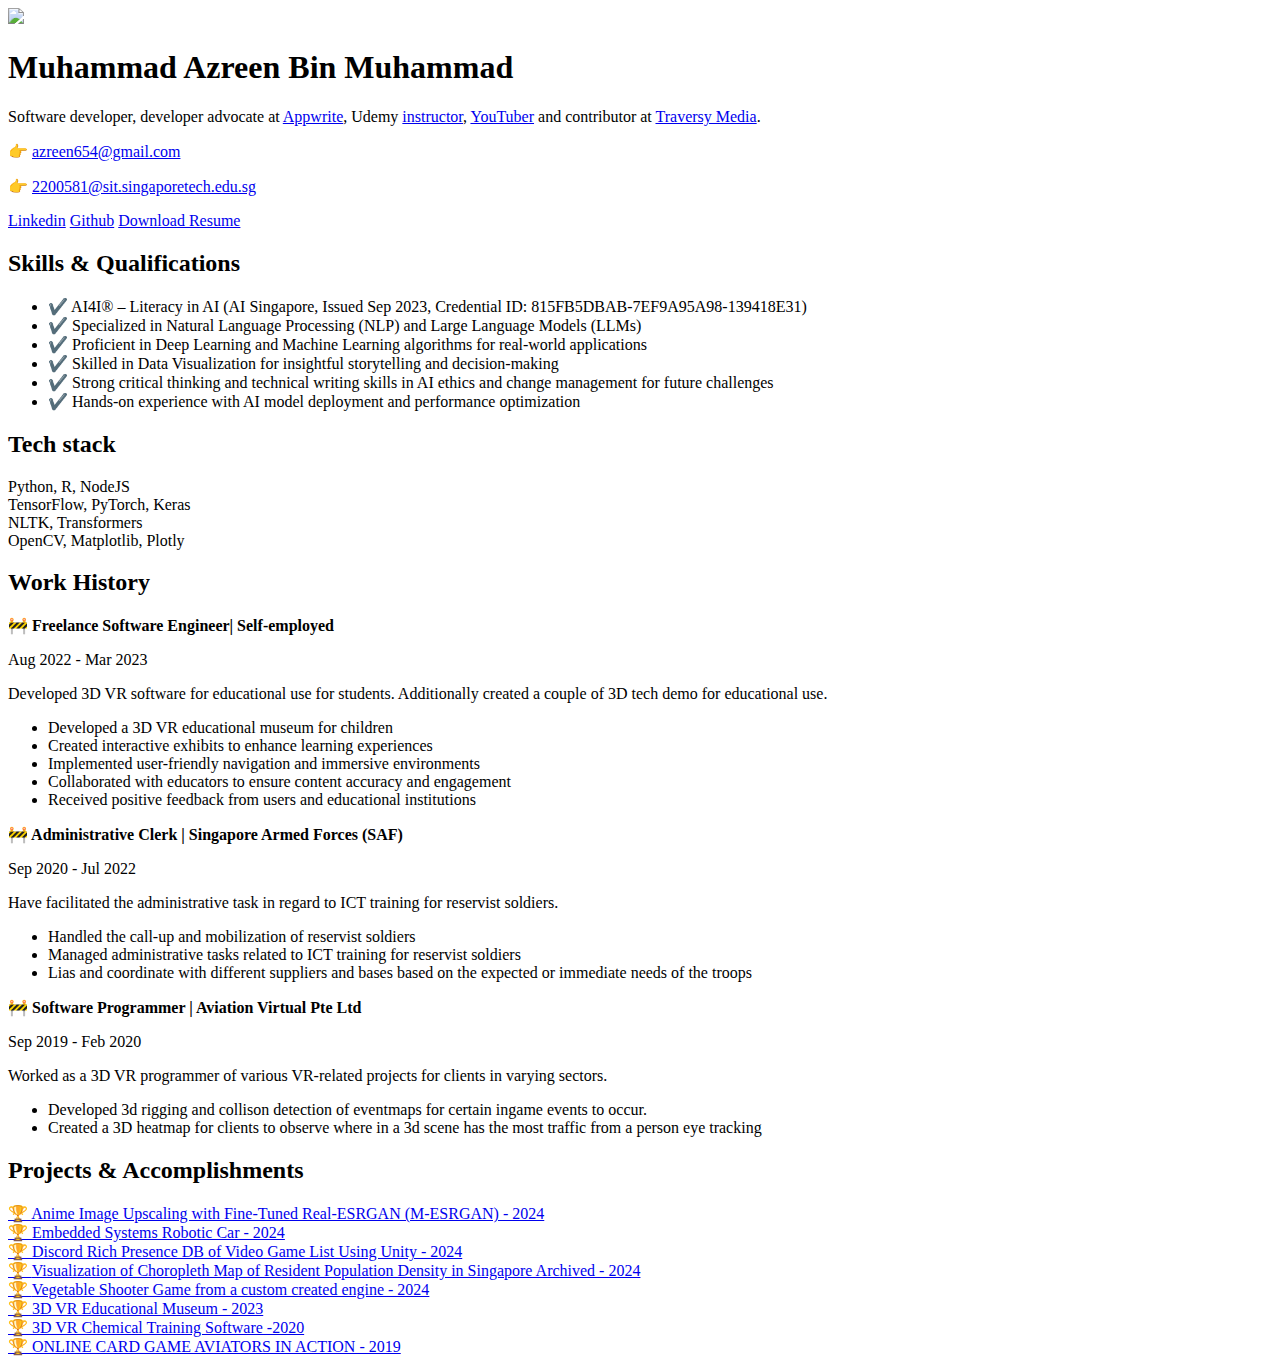
==== index.html @ 6b4eaed1 "Add files via upload" ====
<!DOCTYPE html>
<html>
    <head>
        <meta charset="utf-8">
        <meta http-equiv="X-UA-Compatible" content="IE=edge">
        <title>Muhammad Azreen Bin Muhammad</title>
        <meta name="description" content="">
        <meta name="viewport" content="width=device-width, initial-scale=1">
        <link rel="stylesheet" href="./styles/main.css">
        <link rel="stylesheet" href="./styles/theme-switcher.css">
    </head>
    <body>
        <div id="container--main">

            <section id="wrapper--hero" class="section--page">
                <img id="profile-pic" src="./assets/images/profile_pic_azreen_old.png">

                <div>
                    <h1 id="user-name">Muhammad Azreen Bin Muhammad</h1>
                    <p id="bio">Software developer, developer advocate at <a href="https://www.appwrite.io/" target="_blank">Appwrite</a>, Udemy <a href="https://www.udemy.com/user/dennis-ivanov-5/" target="_blank">instructor</a>, <a href="https://www.youtube.com/c/dennisivy" target="_blank">YouTuber</a> and contributor at <a href="https://youtu.be/PtQiiknWUcI?t=6" target="_blank">Traversy Media</a>.</p>
                    <p id="email">👉 <a href="mailto:azreen654@gmail.com">azreen654@gmail.com</a>
                    <p id="email">👉 <a href="mailto:2200581@sit.singaporetech.edu.sg">2200581@sit.singaporetech.edu.sg</a></p>
                </div>  
            </section>

            <section class="section--page">
        
                <div id="socials--list">
                    <a href="https://www.linkedin.com/in/muhammad-azreen/" target="_blank">Linkedin</a>
                    <a href="https://github.com/The1Azreen" target="_blank">Github</a>
                    <a href="./assets/Resume-Muhammad-Azreen-Bin-Muhammad.pdf" target="_blank">Download Resume</a>
                </div>
            </section>

            <section class="section--page">
                <h2>Skills & Qualifications</h2>
                <ul id="qualifications--list">
                    <li>✔️ AI4I® – Literacy in AI (AI Singapore, Issued Sep 2023, Credential ID: 815FB5DBAB-7EF9A95A98-139418E31)</li>
                    <li>✔️ Specialized in Natural Language Processing (NLP) and Large Language Models (LLMs)</li>
                    <li>✔️ Proficient in Deep Learning and Machine Learning algorithms for real-world applications</li>
                    <li>✔️ Skilled in Data Visualization for insightful storytelling and decision-making</li>
                    <li>✔️ Strong critical thinking and technical writing skills in AI ethics and change management for future challenges</li>
                    <li>✔️ Hands-on experience with AI model deployment and performance optimization</li>
                </ul>
            </section>

            <section class="section--page">
                <h2>Tech stack</h2>

                <div id="wrapper--techstack__items">
                    <div class="card--techstack"><span>Python, R, NodeJS</span></div>
                    <div class="card--techstack"><span>TensorFlow, PyTorch, Keras</span></div>
                    <div class="card--techstack"><span>NLTK, Transformers</span></div>
                    <div class="card--techstack"><span>OpenCV, Matplotlib, Plotly</span></div>
                </div>
            </section>

            <section id="work-history-wrapper" class="section--page">
                <h2>Work History</h2>

                <div class="line-break"></div>

                <div class="card--work-history">
                    <strong>🚧 Freelance Software Engineer| Self-employed</strong>
                    <p>Aug 2022 - Mar 2023</p>
                    <p>Developed 3D VR software for educational use for students. Additionally created a couple of 3D tech demo for educational use.</p>
                    <ul>
                        <li>Developed a 3D VR educational museum for children</li>
                        <li>Created interactive exhibits to enhance learning experiences</li>
                        <li>Implemented user-friendly navigation and immersive environments</li>
                        <li>Collaborated with educators to ensure content accuracy and engagement</li>
                        <li>Received positive feedback from users and educational institutions</li>
                    </ul>
                </div>

                <div class="line-break"></div>

                <div class="card--work-history">
                    <strong>🚧 Administrative Clerk | Singapore Armed Forces (SAF) </strong>
                    <p>Sep 2020 - Jul 2022</p>
                    <p>Have facilitated the administrative task in regard to ICT training for reservist soldiers.</p>
                    <ul>
                        <li>Handled the call-up and mobilization of reservist soldiers</li>
                        <li>Managed administrative tasks related to ICT training for reservist soldiers</li>
                        <li>Lias and coordinate with different suppliers and bases based on the expected or immediate needs of the troops </li>
                    </ul>
                </div>

                <div class="line-break"></div>

                <div class="card--work-history">
                    <strong>🚧 Software Programmer | Aviation Virtual Pte Ltd</strong>
                    <p>Sep 2019 - Feb 2020</p>
                    <p>Worked as a 3D VR programmer of various VR-related projects for clients in varying sectors.</p>
                    <ul>
                        <li>Developed 3d rigging and collison detection of eventmaps for certain ingame events to occur.</li>
                        <li>Created a 3D heatmap for clients to observe where in a 3d scene has the most traffic from a person eye tracking</li>
                    </ul>
                </div>
            </section>

            <section class="section--page">
                <h2>Projects & Accomplishments</h2>

                <div class="card--project">
                    <a href="project8.html"><span>🏆 </span>Anime Image Upscaling with Fine-Tuned Real-ESRGAN (M-ESRGAN) - 2024</a>
                </div> 

                <div class="card--project">
                    <a href="project7.html"><span>🏆 </span>Embedded Systems Robotic Car - 2024</a>
                </div> 
                
                <div class="card--project">
                    <a href="project6.html"><span>🏆 </span>Discord Rich Presence DB of Video Game List Using Unity - 2024</a>
                </div>

                <div class="card--project">
                    <a href="project5.html" ><span>🏆 </span>Visualization of Choropleth Map of Resident Population Density in Singapore Archived - 2024</a>
                </div>

                <div class="card--project">
                    <a href="project4.html" ><span>🏆 </span>Vegetable Shooter Game from a custom created engine - 2024</a>
                </div>

                <div class="card--project">
                    <a href="project3.html" ><span>🏆 </span>3D VR Educational Museum - 2023</a>
                </div>

                <div class="card--project">
                    <a href="project2.html"><span>🏆 </span>3D VR Chemical Training Software -2020</a>
                </div>

                <div class="card--project">
                    <a href="project1.html"><span>🏆 </span>ONLINE CARD GAME AVIATORS IN ACTION - 2019</a>
                </div>

            </section>

       
        </div>
        <div id="theme-switcher">
            <div class="theme" id="theme-light" data-theme="light"></div>
            <div class="theme" id="theme-dark" data-theme="dark"></div>
        </div>
    </body>
    <script src="js/theme-switcher.js"></script>
</html>
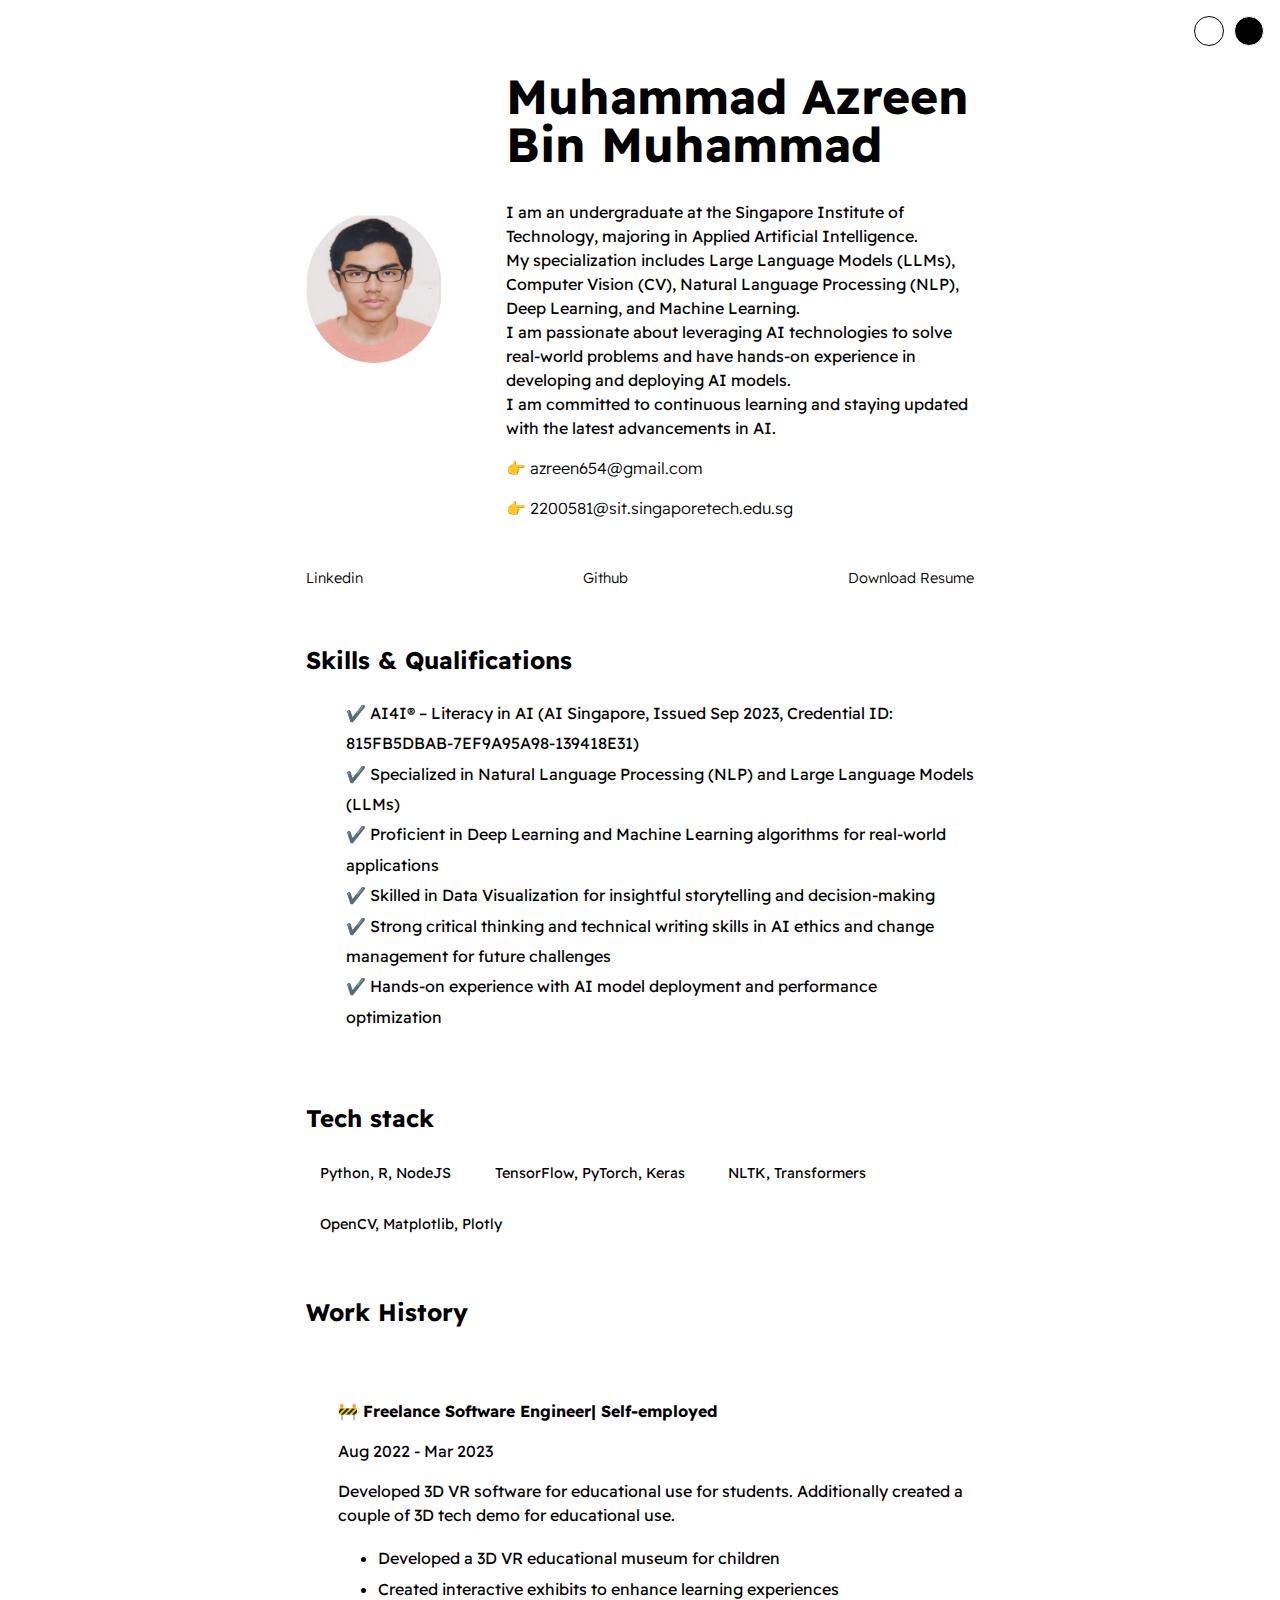
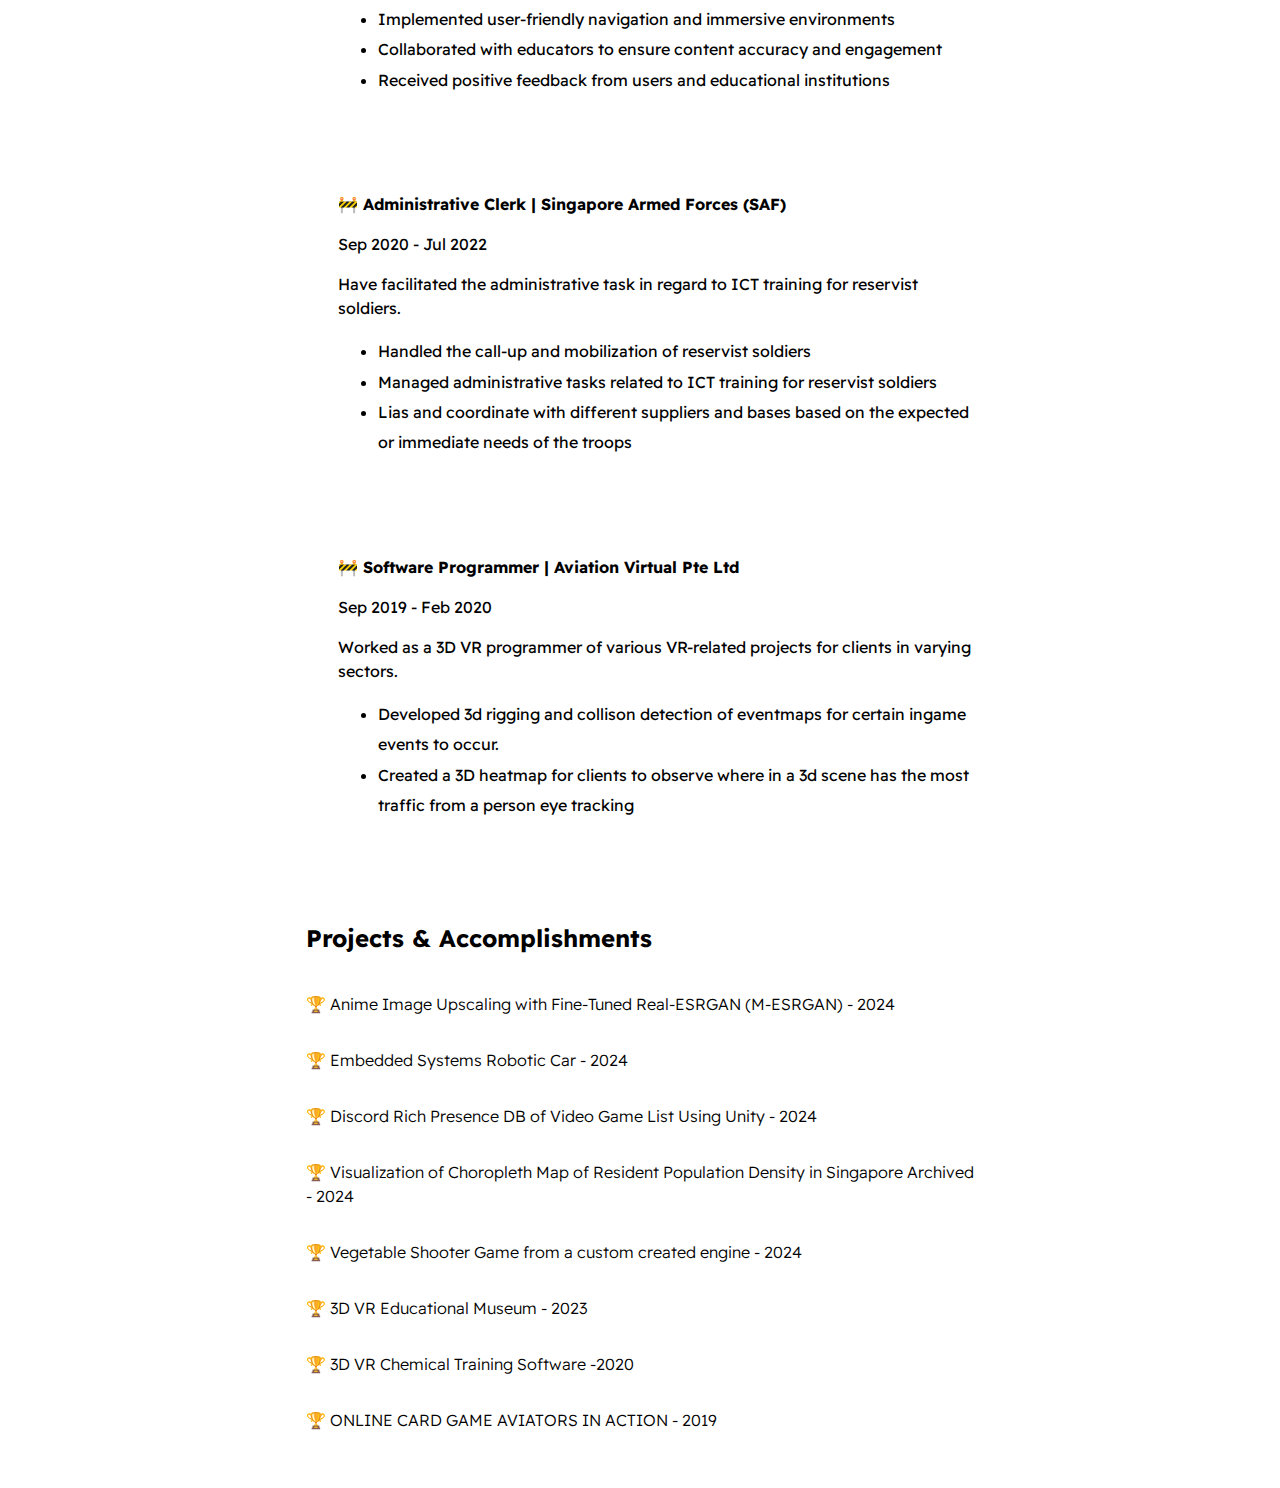
==== commit f5a7491a: "Edited some stuff" ====
--- a/index.html
+++ b/index.html
@@ -18,7 +18,12 @@
 
                 <div>
                     <h1 id="user-name">Muhammad Azreen Bin Muhammad</h1>
-                    <p id="bio">Software developer, developer advocate at <a href="https://www.appwrite.io/" target="_blank">Appwrite</a>, Udemy <a href="https://www.udemy.com/user/dennis-ivanov-5/" target="_blank">instructor</a>, <a href="https://www.youtube.com/c/dennisivy" target="_blank">YouTuber</a> and contributor at <a href="https://youtu.be/PtQiiknWUcI?t=6" target="_blank">Traversy Media</a>.</p>
+                    <p id="bio"></p>
+                        I am an undergraduate at the Singapore Institute of Technology, majoring in Applied Artificial Intelligence.<br>
+                        My specialization includes Large Language Models (LLMs), Computer Vision (CV), Natural Language Processing (NLP), Deep Learning, and Machine Learning.<br>
+                        I am passionate about leveraging AI technologies to solve real-world problems and have hands-on experience in developing and deploying AI models.<br>
+                        I am committed to continuous learning and staying updated with the latest advancements in AI.
+                    </p>
                     <p id="email">👉 <a href="mailto:azreen654@gmail.com">azreen654@gmail.com</a>
                     <p id="email">👉 <a href="mailto:2200581@sit.singaporetech.edu.sg">2200581@sit.singaporetech.edu.sg</a></p>
                 </div>  
--- a/styles/main.css
+++ b/styles/main.css
@@ -0,0 +1,183 @@
+@import url('https://fonts.googleapis.com/css2?family=Readex+Pro:wght@300;400;500;600;700&display=swap');
+
+:root{
+    --mainTextColor-light:#000;
+    --secondaryTextColor-light:rgb(51 51 51);
+    --mainLinkColor-light:#0da2b8;
+    --mainBorderColor-light:rgb(218, 218, 218);
+    --mainBgColor-light:rgb(249, 250,251);
+}
+
+[data-theme="dark"]{
+    --mainTextColor:#fff;
+    --secondaryTextColor:#adb0b1;
+    --mainLinkColor:rgb(30, 190,214);
+    --mainBorderColor:#2b3031;
+    --mainBgColor:#131415;
+}
+
+
+
+*{
+    font-family: 'Readex Pro';
+    line-height: 1.5em;
+    box-sizing: border-box;
+    color: var(--mainTextColor);
+    
+}
+
+body{
+    background-color: var(--mainBgColor);            
+}
+
+p, span, li{
+    color: var(--secondaryTextColor);
+    font-size: 1em;
+}
+
+a{
+    text-decoration: none;
+    color: var(--mainLinkColor);
+    font-weight: 500;
+}
+
+li{
+    line-height: 1.9em;
+}
+
+#container--main{
+    max-width: 700px;
+    margin: 0 auto;
+    padding: 1em;
+}
+
+.section--page{
+    padding-top: 1em;
+    padding-bottom: 1em;
+}
+
+#wrapper--hero{
+    display: flex;
+    align-items: center;
+    gap: 4em;
+}
+
+#bio, a{
+    font-weight: 300;
+}
+
+#user-name{
+    font-size: 48px;
+    line-height: 1em;
+}
+
+#profile-pic{
+    width: 150px;
+    height: 150px;
+    object-fit: cover;
+    border-radius: 50%;
+}
+
+#email{
+    color: var(--mainTextColor);
+}
+
+#socials--list{
+    display: flex;
+    justify-content: space-between;
+    column-gap: 1em;
+    flex-wrap: wrap;
+}
+
+#socials--list a{
+    font-weight: 300;
+    color: var(--secondaryTextColor);
+    font-size: 0.9em;
+    transition: 0.3s;
+}
+
+#socials--list a:hover{
+    font-weight: 100;
+    color: var(--mainLinkColor);
+    font-size: 0.9em;
+}
+
+#qualifications--list{
+    list-style: none;
+}
+
+#wrapper--techstack__items{
+    display: flex;
+    flex-wrap: wrap;
+    gap: 1em;
+    font-size: 0.9em;
+}
+
+/* Project Code */
+
+.card--techstack{
+    border: 1px solid var(--mainBorderColor);
+    border-radius: 5px;
+    padding: 0.5em 1em;
+    align-items: center;
+}
+
+.card--project{
+    padding-top: 1em;
+    padding-bottom: 1em;
+    border-top: 1px solid var(--mainBorderColor);
+}
+
+.card--project a{
+    color: var(--mainTextColor);
+
+    transition: 0.3s;
+}
+
+.card--project a:hover{
+    color: rgb(30, 190,214);
+
+}
+
+.card--work-history{
+    border-left: 1px solid var(--mainBorderColor);
+    margin-top: 3em;
+    margin-bottom: 3em;
+    padding-left: 2em;
+}
+
+.line-break{
+    background-color: var(--mainBorderColor);
+    height: 1px;
+}
+
+/* Media Queries */
+
+@media(max-width:600px){
+
+    .section--page{
+        padding-top: 1em;
+        padding-bottom: 1em;
+        margin-top: 3em;
+    }
+
+    #wrapper--hero{
+        display: flex;
+        align-items: center;
+        gap: 1em;
+    }
+
+    #profile-pic{
+        width: 200px;
+        height: 200px;
+    }
+
+    #wrapper--hero{
+        flex-direction: column;
+    }
+
+    .card--work-history{
+        border-left: none;
+        padding-left: 0;
+    }
+}
--- a/styles/theme-switcher.css
+++ b/styles/theme-switcher.css
@@ -0,0 +1,43 @@
+#theme-switcher{
+    position: fixed;
+    right:1em;
+    top: 1em;
+    display: flex;
+    gap: 10px;
+    cursor: pointer;
+}
+
+.theme{
+    height: 30px;
+    width: 30px;
+    border-radius: 50%;
+    transition: 0.3s;
+    border: 1px solid;
+}
+
+.theme:hover{
+    height: 33px;
+    width: 33px;
+}
+
+#theme-dark{
+    background-color: #000;
+    /* border-color: #fff; */
+}
+
+#theme-light{
+    background-color: #fff;
+    /* border-color: #000; */
+}
+
+#theme-1{
+    background-color: #999ECD;
+}
+
+#theme-2{
+    background-color: #73B5DE;
+}
+
+#theme-3{
+    background-color: #AD7EAD;
+}
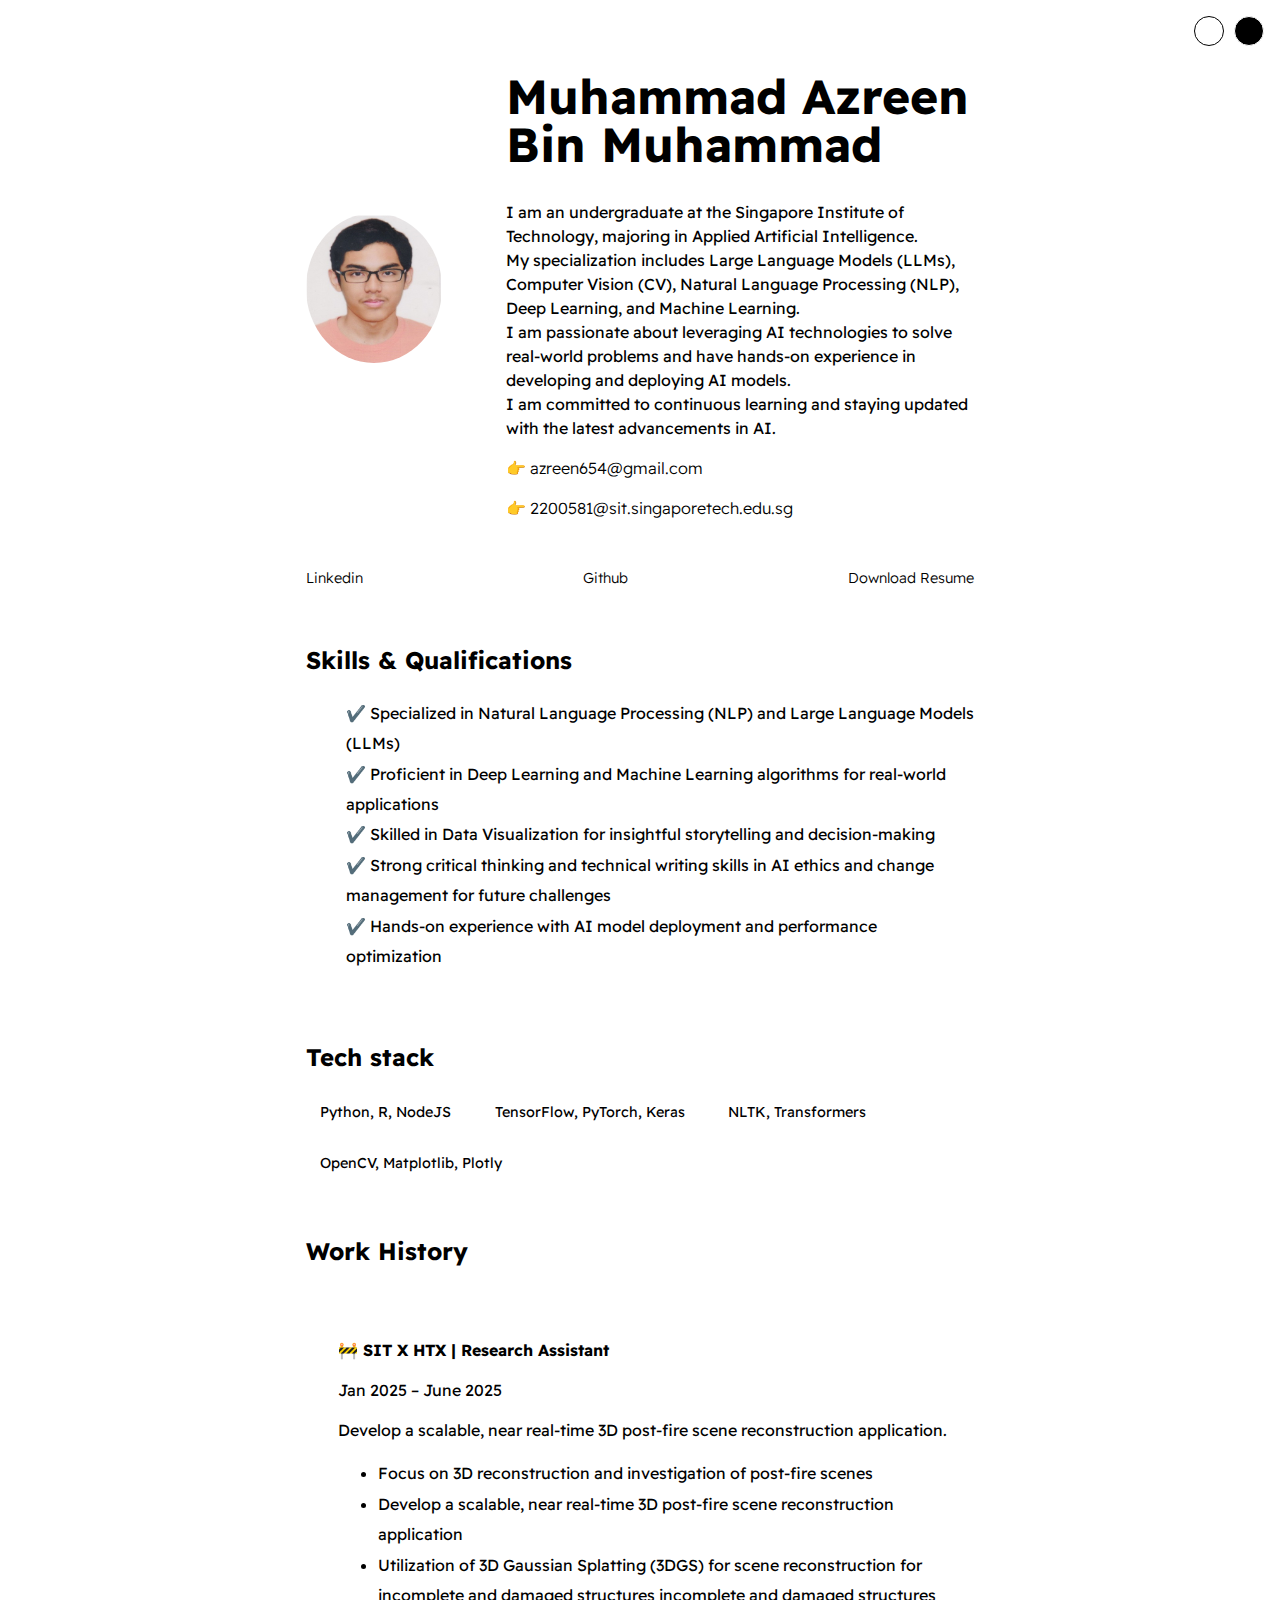
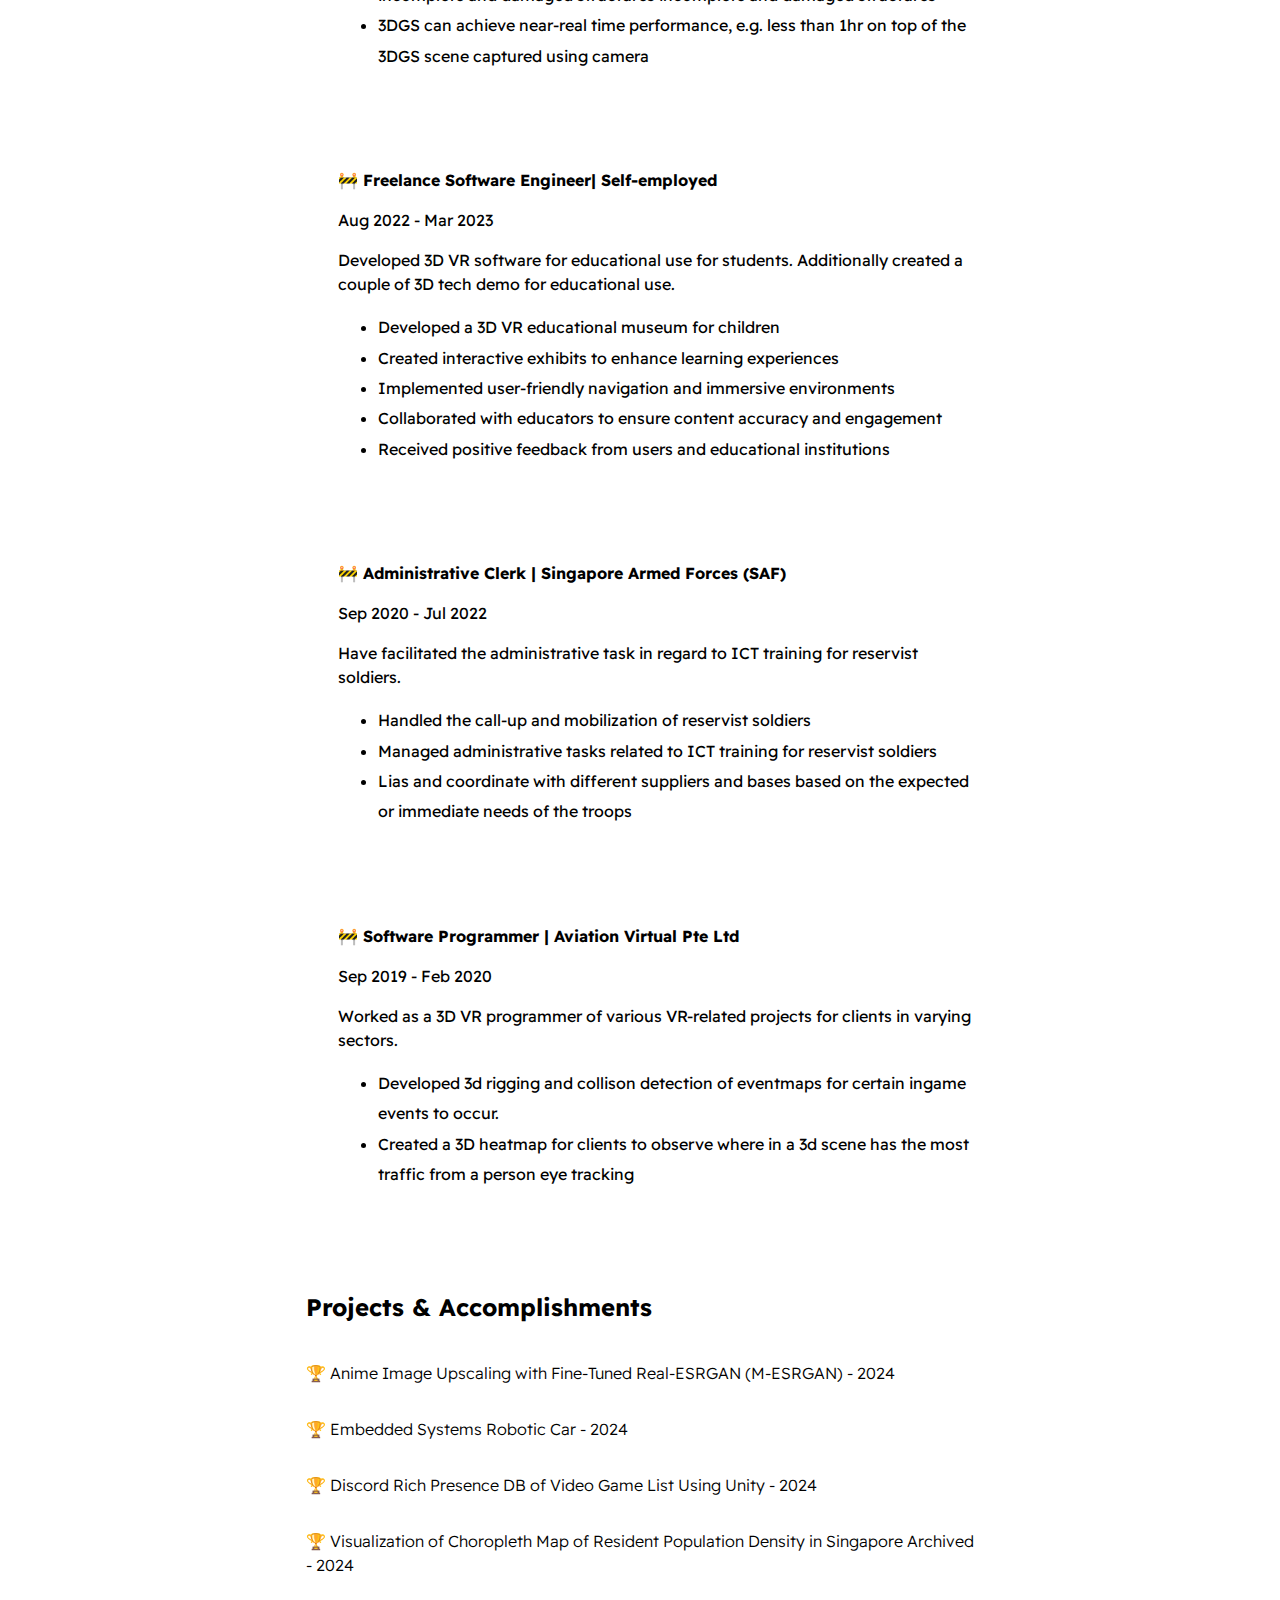
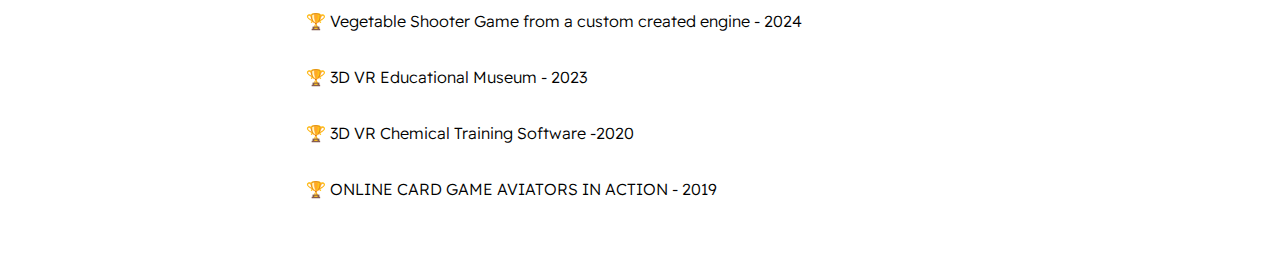
==== commit a9e2e766: "." ====
--- a/index.html
+++ b/index.html
@@ -34,14 +34,13 @@
                 <div id="socials--list">
                     <a href="https://www.linkedin.com/in/muhammad-azreen/" target="_blank">Linkedin</a>
                     <a href="https://github.com/The1Azreen" target="_blank">Github</a>
-                    <a href="./assets/Resume-Muhammad-Azreen-Bin-Muhammad.pdf" target="_blank">Download Resume</a>
+                    <a href="./assets/Resume_Muhammad_Azreen_Bin_Muhammad.pdf" target="_blank">Download Resume</a>
                 </div>
             </section>
 
             <section class="section--page">
                 <h2>Skills & Qualifications</h2>
                 <ul id="qualifications--list">
-                    <li>✔️ AI4I® – Literacy in AI (AI Singapore, Issued Sep 2023, Credential ID: 815FB5DBAB-7EF9A95A98-139418E31)</li>
                     <li>✔️ Specialized in Natural Language Processing (NLP) and Large Language Models (LLMs)</li>
                     <li>✔️ Proficient in Deep Learning and Machine Learning algorithms for real-world applications</li>
                     <li>✔️ Skilled in Data Visualization for insightful storytelling and decision-making</li>
@@ -67,6 +66,22 @@
                 <div class="line-break"></div>
 
                 <div class="card--work-history">
+                    <strong>🚧 SIT X HTX | Research Assistant</strong>
+                    <p>Jan 2025 – June 2025</p>
+                    <p>Develop a scalable, near real-time 3D post-fire scene reconstruction application.</p>
+                    <ul>
+                        <li>Focus on 3D reconstruction and investigation of post-fire scenes</li>
+                        <li>Develop a scalable, near real-time 3D post-fire scene reconstruction application</li>
+                        <li>Utilization of 3D Gaussian Splatting (3DGS) for scene reconstruction for incomplete and damaged structures
+                            incomplete and damaged structures</li>
+                        <li>3DGS can achieve near-real time performance, e.g. less than 1hr on top of the 3DGS scene captured using camera</li>
+                    </ul>
+                </div>
+
+
+                <div class="line-break"></div>
+
+                <div class="card--work-history">
                     <strong>🚧 Freelance Software Engineer| Self-employed</strong>
                     <p>Aug 2022 - Mar 2023</p>
                     <p>Developed 3D VR software for educational use for students. Additionally created a couple of 3D tech demo for educational use.</p>
@@ -80,6 +95,7 @@
                 </div>
 
                 <div class="line-break"></div>
+                
 
                 <div class="card--work-history">
                     <strong>🚧 Administrative Clerk | Singapore Armed Forces (SAF) </strong>
